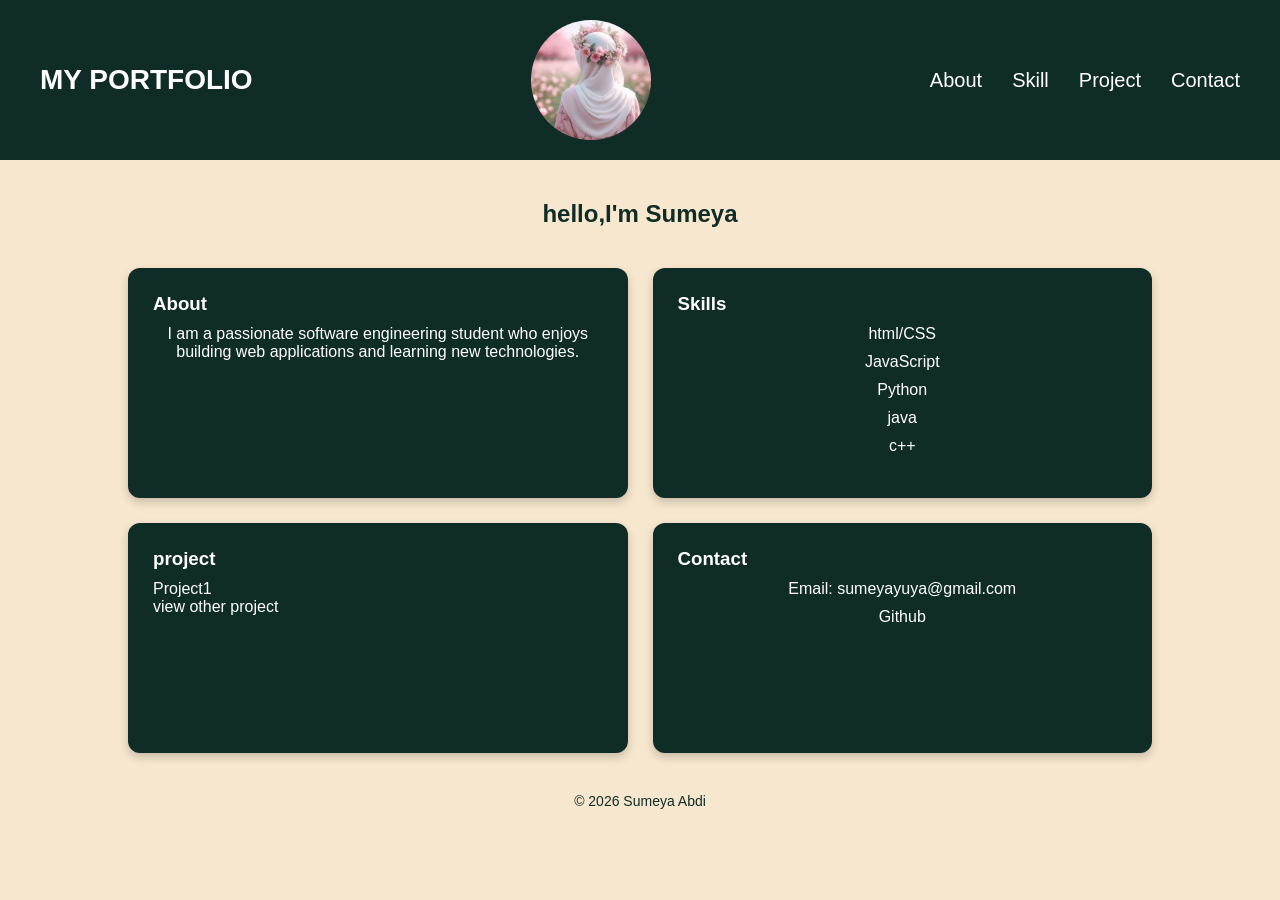
==== index.html @ 9ed1aee2 "Add files via upload" ====
<!DOCTYPE html>
<html lang="en">
<head>
  <meta charset="UTF-8">
  <meta name="viewport" content="width=device-width, initial-scale=1.0">
  <title>My Portfolio</title>
  <link rel="stylesheet" href="styles.css">
</head>


<body>
  <header class="upper">
    <h1>MY PORTFOLIO</h1>
   <img src="profile.jpg" class="prof">
     <nav class="nav">
      <a href="#about">About</a>
      <a href="#skill">Skill</a>
      <a href="#project">Project</a>
      <a href="#contact">Contact</a>
     </nav>
    </header>
   <h2>hello,I'm Sumeya</h2>
  <section class="quick-links">
    <div class="box" id="about">
      <h3>About</h3>
       <p> I am a passionate software engineering student who enjoys building web applications
            and learning new technologies.</p>
    </div>
     <div class="box" id="skill">
      <h3>Skills</h3>
       <p>html/CSS</p>
       <p>JavaScript</p>
       <p>Python</p>
       <p>java</p>
       <p>c++</p>
       </div>
    <div class="box" id="project">
      <h3>project</h3>
     <a href="https://github.com/sume11/registration-and-login-system">Project1</a><br>
     <a href="https://github.com/sume11">view other project</a>
    </div>

       <div class="box" id="contact">
    <h3>Contact</h3>
    <p>Email: sumeyayuya@gmail.com</p>
   <p> <a href="https://github.com/sume11">Github</a></p>
  </div>
</section>
<footer>
        <p>&copy; 2026 Sumeya Abdi</p>
    </footer>
</body>
</html>
---- styles.css ----
body{
background-color:#F7E7CE;
scroll-behavior: smooth;
margin:0;
font-family: sans-serif;
}

.upper h1 {
  margin: 0;
  font-size: 28px;
} 
h2{
  text-align: center;
  margin-top:40px;
  color: #102C26;
}
.prof {
  width: 120px;
  height: 120px;
  border-radius: 50%;
  object-fit: cover;
}
.upper {
  background-color:#102C26;
  color: white;
  display: flex;
  align-items: center;  
  justify-content: space-between;
  padding: 20px 40px;
  flex-wrap: wrap;
}
.nav {
  display: flex;
  gap: 30px;
  align-items: center;
}

.nav a {
  text-decoration: none;
  font-size: 20px;
  color: white;
  transition:color 0.2s;
}
.nav a:hover {
  color: BLACK;
}
.box p{
  text-align: center;
  max-width: 600px;
  margin:10px auto;
  color:white;
}

.quick-links {
  display: grid;
  grid-template-columns: repeat(2, 1fr);
  gap: 25px;
  width: 80%;
  margin: 40px auto;
}

.box {
  background-color:#102C26;
  color: white;
  text-align: left;
  padding: 25px;
  min-height: 180px;   
  border-radius: 12px;
  box-shadow: 0 4px 10px rgba(0,0,0,0.2);
  transition: 0.3s,  background-color 0.3s;
}

.box h3 {
  margin-bottom: 10px;
  margin-top: 0;
}
.box a{
  text-decoration: none;
  color:white;
}
.box a:hover {
  text-decoration: underline;
}
.box:hover {
  background-color:BLACK;
  transform: translateY(-5px);
}
footer p{
  color:#102C26;
   text-align: center;
  font-size: 14px;
}
@media (max-width: 768px) {
  .upper {
    flex-direction: column;
    gap: 20px;
    text-align: center;
  }
  .nav {
    flex-direction: column;
    gap: 15px;
  }
  .quick-links {
    grid-template-columns: 1fr;
    width: 90%;
  }
  .box {
    text-align: center; /* Centers text on mobile */
  }
}
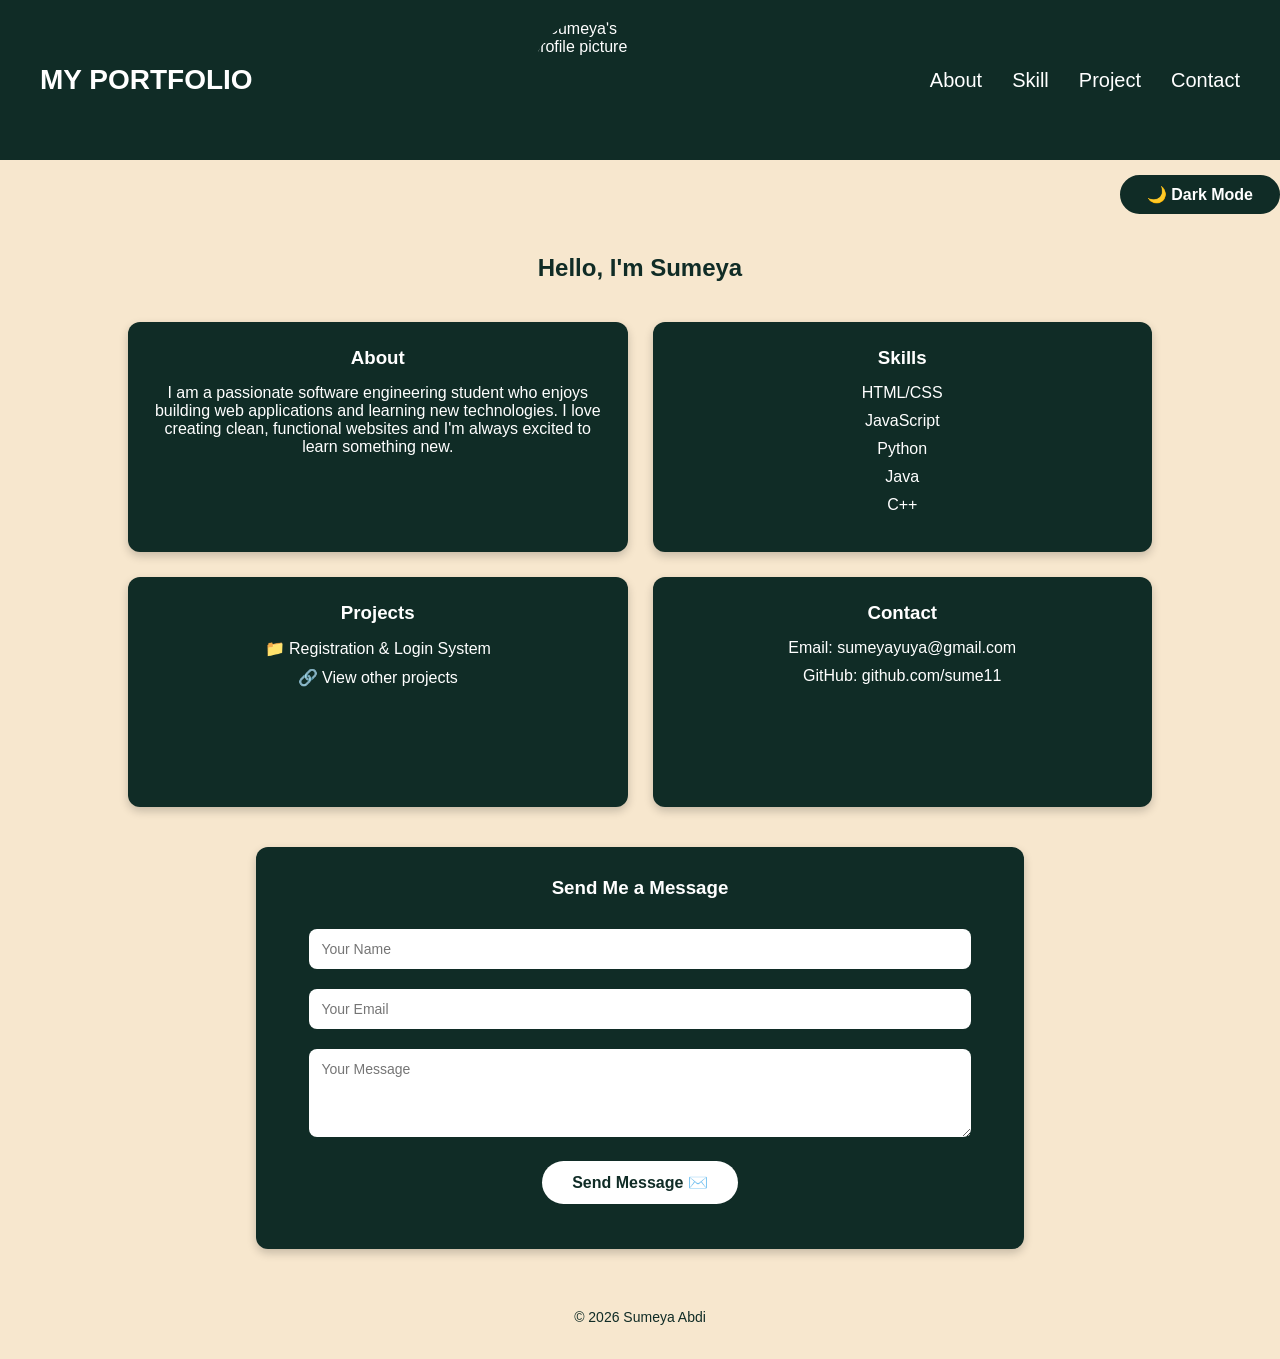
==== commit 1051b098: "updated" ====
--- a/index.html
+++ b/index.html
@@ -1,53 +1,66 @@
-<!DOCTYPE html>
-<html lang="en">
-<head>
-  <meta charset="UTF-8">
-  <meta name="viewport" content="width=device-width, initial-scale=1.0">
-  <title>My Portfolio</title>
-  <link rel="stylesheet" href="styles.css">
-</head>
-
-
-<body>
-  <header class="upper">
-    <h1>MY PORTFOLIO</h1>
-   <img src="profile.jpg" class="prof">
-     <nav class="nav">
-      <a href="#about">About</a>
-      <a href="#skill">Skill</a>
-      <a href="#project">Project</a>
-      <a href="#contact">Contact</a>
-     </nav>
-    </header>
-   <h2>hello,I'm Sumeya</h2>
-  <section class="quick-links">
-    <div class="box" id="about">
-      <h3>About</h3>
-       <p> I am a passionate software engineering student who enjoys building web applications
-            and learning new technologies.</p>
-    </div>
-     <div class="box" id="skill">
-      <h3>Skills</h3>
-       <p>html/CSS</p>
-       <p>JavaScript</p>
-       <p>Python</p>
-       <p>java</p>
-       <p>c++</p>
-       </div>
-    <div class="box" id="project">
-      <h3>project</h3>
-     <a href="https://github.com/sume11/registration-and-login-system">Project1</a><br>
-     <a href="https://github.com/sume11">view other project</a>
-    </div>
-
-       <div class="box" id="contact">
-    <h3>Contact</h3>
-    <p>Email: sumeyayuya@gmail.com</p>
-   <p> <a href="https://github.com/sume11">Github</a></p>
-  </div>
-</section>
-<footer>
-        <p>&copy; 2026 Sumeya Abdi</p>
-    </footer>
-</body>
+<!DOCTYPE html>
+<html lang="en">
+<head>
+  <meta charset="UTF-8">
+  <meta name="viewport" content="width=device-width, initial-scale=1.0">
+  <title>Sumeya's Portfolio</title>
+  <link rel="stylesheet" href="styles.css">
+</head>
+
+<body>
+  <header class="upper">
+    <h1>MY PORTFOLIO</h1>
+    <img src="https://via.placeholder.com/120" alt="Sumeya's profile picture" class="prof">
+    <nav class="nav">
+      <a href="#about">About</a>
+      <a href="#skill">Skill</a>
+      <a href="#project">Project</a>
+      <a href="#contact">Contact</a>
+    </nav>
+  </header>
+  <div class="dark-mode-container">
+    <button id="darkModeBtn">🌙 Dark Mode</button>
+  </div>
+  <h2>Hello, I'm Sumeya</h2>
+  <section class="quick-links">
+    <div class="box" id="about">
+      <h3>About</h3>
+      <p>I am a passionate software engineering student who enjoys building web applications and learning new technologies. I love creating clean, functional websites and I'm always excited to learn something new.</p>
+    </div>
+    <div class="box" id="skill">
+      <h3>Skills</h3>
+      <p>HTML/CSS</p>
+      <p>JavaScript</p>
+      <p>Python</p>
+      <p>Java</p>
+      <p>C++</p>
+    </div>
+    <div class="box" id="project">
+      <h3>Projects</h3>
+      <p><a href="https://github.com/sume11/registration-and-login-system">📁 Registration & Login System</a></p>
+      <p><a href="https://github.com/sume11">🔗 View other projects</a></p>
+    </div>
+    <div class="box" id="contact">
+      <h3>Contact</h3>
+      <p>Email: <a href="mailto:sumeyayuya@gmail.com">sumeyayuya@gmail.com</a></p>
+      <p>GitHub: <a href="https://github.com/sume11">github.com/sume11</a></p>
+    </div>
+  </section>
+  <section class="form-section">
+    <div class="form-box">
+      <h3>Send Me a Message</h3>
+      <form id="contactForm">
+        <input type="text" id="name" placeholder="Your Name" required>
+        <input type="email" id="email" placeholder="Your Email" required>
+        <textarea id="message" placeholder="Your Message" rows="4" required></textarea>
+        <button type="submit" id="submitBtn">Send Message ✉️</button>
+      </form>
+      <p id="formStatus"></p>
+    </div>
+  </section>
+  <footer>
+    <p>&copy; 2026 Sumeya Abdi</p>
+  </footer>
+  <script src="script.js"></script>
+</body>
 </html>
--- a/styles.css
+++ b/styles.css
@@ -1,110 +1,216 @@
-body{
-background-color:#F7E7CE;
-scroll-behavior: smooth;
-margin:0;
-font-family: sans-serif;
-}
-
-.upper h1 {
-  margin: 0;
-  font-size: 28px;
-} 
-h2{
-  text-align: center;
-  margin-top:40px;
-  color: #102C26;
-}
-.prof {
-  width: 120px;
-  height: 120px;
-  border-radius: 50%;
-  object-fit: cover;
-}
-.upper {
-  background-color:#102C26;
-  color: white;
-  display: flex;
-  align-items: center;  
-  justify-content: space-between;
-  padding: 20px 40px;
-  flex-wrap: wrap;
-}
-.nav {
-  display: flex;
-  gap: 30px;
-  align-items: center;
-}
-
-.nav a {
-  text-decoration: none;
-  font-size: 20px;
-  color: white;
-  transition:color 0.2s;
-}
-.nav a:hover {
-  color: BLACK;
-}
-.box p{
-  text-align: center;
-  max-width: 600px;
-  margin:10px auto;
-  color:white;
-}
-
-.quick-links {
-  display: grid;
-  grid-template-columns: repeat(2, 1fr);
-  gap: 25px;
-  width: 80%;
-  margin: 40px auto;
-}
-
-.box {
-  background-color:#102C26;
-  color: white;
-  text-align: left;
-  padding: 25px;
-  min-height: 180px;   
-  border-radius: 12px;
-  box-shadow: 0 4px 10px rgba(0,0,0,0.2);
-  transition: 0.3s,  background-color 0.3s;
-}
-
-.box h3 {
-  margin-bottom: 10px;
-  margin-top: 0;
-}
-.box a{
-  text-decoration: none;
-  color:white;
-}
-.box a:hover {
-  text-decoration: underline;
-}
-.box:hover {
-  background-color:BLACK;
-  transform: translateY(-5px);
-}
-footer p{
-  color:#102C26;
-   text-align: center;
-  font-size: 14px;
-}
-@media (max-width: 768px) {
-  .upper {
-    flex-direction: column;
-    gap: 20px;
-    text-align: center;
-  }
-  .nav {
-    flex-direction: column;
-    gap: 15px;
-  }
-  .quick-links {
-    grid-template-columns: 1fr;
-    width: 90%;
-  }
-  .box {
-    text-align: center; /* Centers text on mobile */
-  }
+body {
+  background-color: #F7E7CE;
+  scroll-behavior: smooth;
+  margin: 0;
+  font-family: Arial, sans-serif;
+  transition: background-color 0.3s, color 0.3s;
+}
+.upper h1 {
+  margin: 0;
+  font-size: 28px;
+}
+h2 {
+  text-align: center;
+  margin-top: 40px;
+  color: #102C26;
+}
+.prof {
+  width: 120px;
+  height: 120px;
+  border-radius: 50%;
+  object-fit: cover;
+}
+.upper {
+  background-color: #102C26;
+  color: white;
+  display: flex;
+  align-items: center;
+  justify-content: space-between;
+  padding: 20px 40px;
+  flex-wrap: wrap;
+}
+.nav {
+  display: flex;
+  gap: 30px;
+  align-items: center;
+}
+.nav a {
+  text-decoration: none;
+  font-size: 20px;
+  color: white;
+  transition: color 0.2s;
+}
+.nav a:hover {
+  color: black;
+}
+.dark-mode-container {
+  text-align: right;
+  margin: 15px 0;
+}
+#darkModeBtn {
+  background: #102C26;
+  color: white;
+  border: 2px solid #102C26;
+  padding: 8px 25px;
+  border-radius: 30px;
+  cursor: pointer;
+  font-size: 16px;
+  font-weight: bold;
+  transition: all 0.3s;
+  
+}
+#darkModeBtn:hover {
+  background: white;
+  color: #102C26;
+  transform: scale(1.05);
+}
+.box p {
+  text-align: center;
+  margin: 10px auto;
+  color: white;
+}
+.quick-links {
+  display: grid;
+  grid-template-columns: repeat(2, 1fr);
+  gap: 25px;
+  width: 80%;
+  margin: 40px auto;
+}
+.box {
+  background-color: #102C26;
+  color: white;
+  text-align: left;
+  padding: 25px;
+  min-height: 180px;
+  border-radius: 12px;
+  box-shadow: 0 4px 10px rgba(0, 0, 0, 0.2);
+  transition: transform 0.3s, background-color 0.3s;
+}
+.box h3 {
+  margin-bottom: 15px;
+  margin-top: 0;
+  text-align: center;
+}
+.box a {
+  text-decoration: none;
+  color: white;
+}
+.box a:hover {
+  text-decoration: underline;
+}
+.box:hover {
+  background-color: black;
+  transform: translateY(-5px);
+}
+footer p {
+  color: #102C26;
+  text-align: center;
+  font-size: 14px;
+  padding: 20px;
+}
+.form-section {
+  width: 60%;
+  margin: 40px auto;
+}
+.form-box {
+  background-color: #102C26;
+  color: white;
+  text-align: center;
+  padding: 30px;
+  border-radius: 12px;
+  box-shadow: 0 4px 10px rgba(0, 0, 0, 0.2);
+  transition: transform 0.3s;
+}
+.form-box:hover {
+  transform: translateY(-5px);
+}
+.form-box h3 {
+  margin-top: 0;
+  margin-bottom: 20px;
+}
+.form-box input,
+.form-box textarea {
+  width: 90%;
+  padding: 12px;
+  margin: 10px 0;
+  border-radius: 8px;
+  border: none;
+  font-size: 14px;
+  font-family: Arial, sans-serif;
+  background-color: white;
+  color: #102C26;
+}
+.form-box input:focus,
+.form-box textarea:focus {
+  outline: 2px solid #F7E7CE;
+}
+#submitBtn {
+  background-color: white;
+  color: #102C26;
+  border: none;
+  padding: 12px 30px;
+  border-radius: 30px;
+  cursor: pointer;
+  font-size: 16px;
+  font-weight: bold;
+  margin-top: 10px;
+  transition: all 0.3s;
+}
+#submitBtn:hover {
+  background-color: #F7E7CE;
+  transform: scale(1.02);
+}
+#formStatus {
+  margin-top: 15px;
+  font-size: 14px;
+}
+body.dark-mode {
+  background-color: #1a1a2e;
+}
+body.dark-mode h2 {
+  color: white;
+}
+body.dark-mode .box {
+  background-color: #16213e;
+}
+body.dark-mode .form-box {
+  background-color: #16213e;
+}
+body.dark-mode footer p {
+  color: white;
+}
+body.dark-mode #darkModeBtn {
+  background: white;
+  color: #16213e;
+  border-color: #16213e;
+}
+body.dark-mode #darkModeBtn:hover {
+  background: #16213e;
+  color: white;
+}
+body.dark-mode .form-box input,
+body.dark-mode .form-box textarea {
+  background-color: #0f0f1a;
+  color: white;
+}
+@media (max-width: 768px) {
+  .upper {
+    flex-direction: column;
+    gap: 20px;
+    text-align: center;
+  }
+  .nav {
+    flex-direction: column;
+    gap: 15px;
+  }
+  .quick-links {
+    grid-template-columns: 1fr;
+    width: 90%;
+  }
+  .box {
+    text-align: center;
+  }
+  .form-section {
+    width: 90%;
+  }
 }
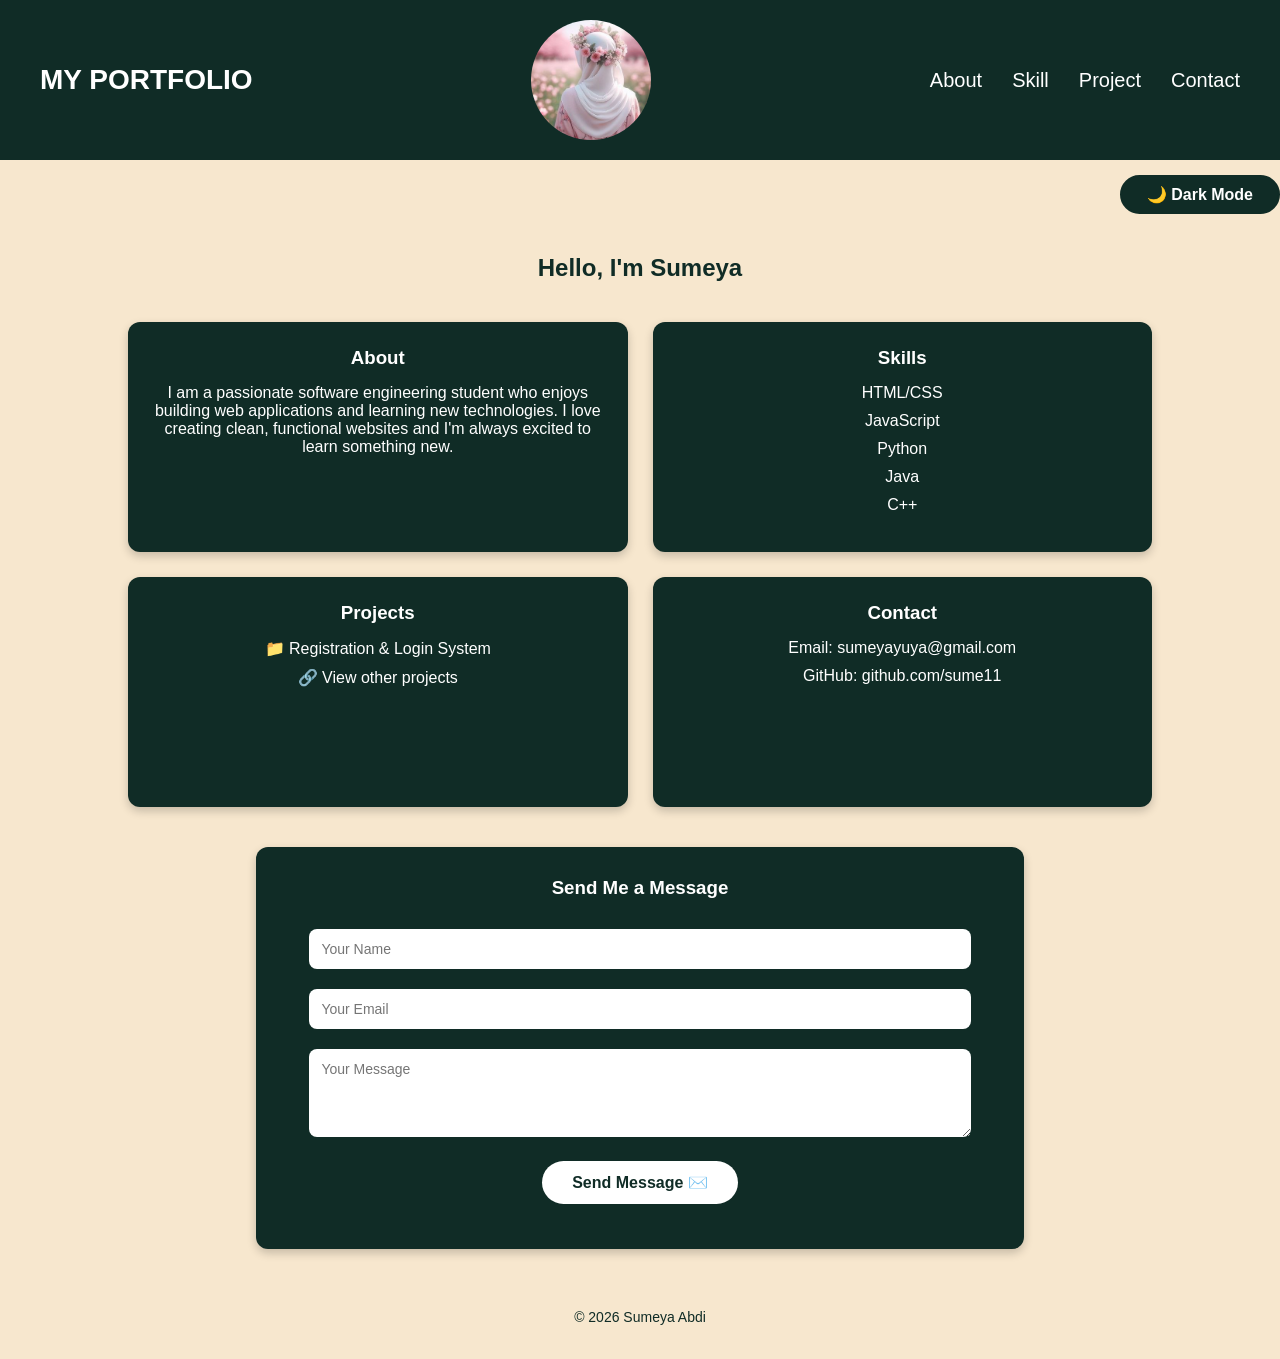
==== commit 1ff761a7: "Replace profile image from profile.png to profile.jpg" ====
--- a/index.html
+++ b/index.html
@@ -10,7 +10,7 @@
 <body>
   <header class="upper">
     <h1>MY PORTFOLIO</h1>
-    <img src="https://via.placeholder.com/120" alt="Sumeya's profile picture" class="prof">
+    <img src="profile.jpg" alt="Sumeya's profile picture" class="prof">
     <nav class="nav">
       <a href="#about">About</a>
       <a href="#skill">Skill</a>
@@ -63,4 +63,4 @@
   </footer>
   <script src="script.js"></script>
 </body>
-</html>+</html>
